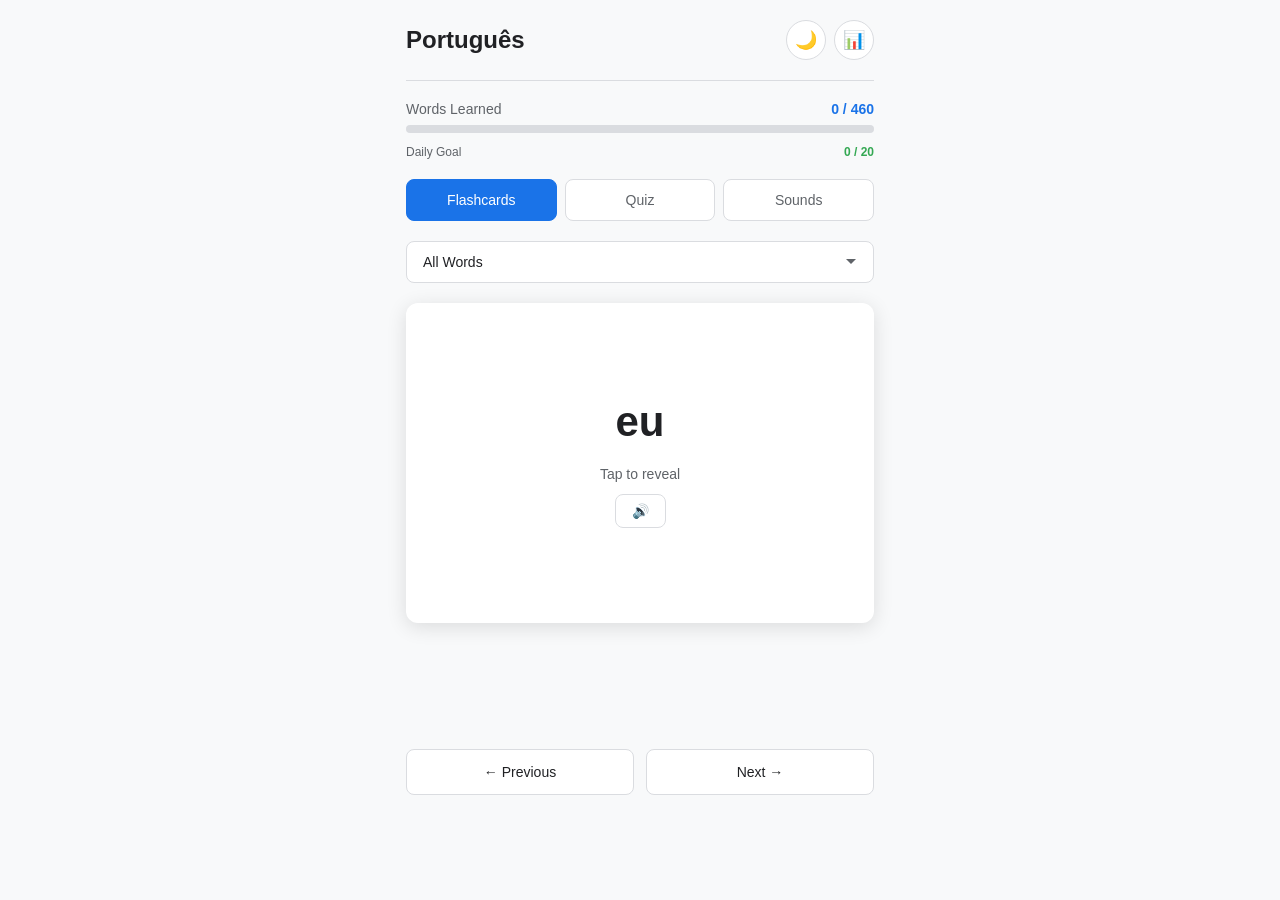
==== index.html @ 3b6c5ce5 "Restore Engineer CSS with Sounds tab styles, add CSS cache buster" ====
<!DOCTYPE html>
<html lang="en">
<head>
    <meta charset="UTF-8">
    <meta name="viewport" content="width=device-width, initial-scale=1.0, maximum-scale=1.0, user-scalable=no">
    <title>Portuguese Flashcards</title>
    <link rel="stylesheet" href="css/style.css?v=8">
    <meta name="theme-color" content="#1a73e8">
</head>
<body>
    <div id="app">
        <!-- Header -->
        <header class="header">
            <h1 class="header-title">Português</h1>
            <div class="header-actions">
                <button id="dark-toggle" class="icon-btn" title="Toggle dark mode">🌙</button>
                <button id="stats-btn" class="icon-btn" title="Statistics">📊</button>
            </div>
        </header>

        <!-- Progress Bar -->
        <div class="progress-section">
            <div class="progress-info">
                <span class="progress-label">Words Learned</span>
                <span class="progress-count" id="progress-count">0 / 460</span>
            </div>
            <div class="progress-bar">
                <div class="progress-fill" id="progress-fill"></div>
            </div>
            <div class="daily-goal">
                <span class="goal-label">Daily Goal</span>
                <span class="goal-count" id="goal-count">0 / 20</span>
            </div>
        </div>

        <!-- Mode Tabs -->
        <div class="mode-tabs">
            <button class="mode-tab active" data-mode="flashcard">Flashcards</button>
            <button class="mode-tab" data-mode="quiz">Quiz</button>
            <button class="mode-tab" data-mode="sounds">Sounds</button>
        </div>

        <!-- Filter Section -->
        <div class="filter-section">
            <select id="filter-select" class="filter-select">
                <option value="all">All Words (460)</option>
                <option value="function">Function Words (60)</option>
                <option value="verb">Verbs (150)</option>
                <option value="noun">Nouns (50)</option>
                <option value="adjective">Adjectives (100)</option>
                <option value="adverb">Adverbs (50)</option>
                <option value="pronoun">Pronouns (8)</option>
                <option value="article">Articles (8)</option>
                <option value="preposition">Prepositions (10)</option>
                <option value="conjunction">Conjunctions (9)</option>
            </select>
        </div>

        <!-- Flashcard Mode -->
        <div id="flashcard-mode" class="mode-content active">
            <div class="card-container">
                <div class="card" id="flashcard">
                    <div class="card-front">
                        <div class="card-word" id="card-word">carregar</div>
                        <div class="card-hint" id="card-hint">Tap to reveal</div>
                        <button class="speak-btn" id="speak-word" title="Hear pronunciation">🔊</button>
                    </div>
                    <div class="card-back">
                        <div class="card-answer" id="card-answer">to run</div>
                        <div class="card-type" id="card-type">verb</div>
                        <div class="card-example" id="card-example">
                            <p class="example-pt" id="example-pt">Eu corro no parque.</p>
                            <p class="example-en" id="example-en">I run in the park.</p>
                        </div>
                        <button class="speak-btn speak-example" id="speak-example" title="Hear example sentence">🔊 Example</button>
                    </div>
                </div>
            </div>

            <div class="card-actions" id="card-actions">
                <button class="rating-btn missed" data-rating="missed">
                    <span class="rating-icon">❌</span>
                    <span class="rating-label">Missed</span>
                </button>
                <button class="rating-btn almost" data-rating="almost">
                    <span class="rating-icon">🔶</span>
                    <span class="rating-label">Almost</span>
                </button>
                <button class="rating-btn gotit" data-rating="gotit">
                    <span class="rating-icon">✅</span>
                    <span class="rating-label">Got it</span>
                </button>
            </div>

            <div class="card-nav">
                <button class="nav-btn" id="prev-card">← Previous</button>
                <button class="nav-btn" id="next-card">Next →</button>
            </div>
        </div>

        <!-- Quiz Mode -->
        <div id="quiz-mode" class="mode-content">
            <div class="quiz-container">
                <div class="quiz-progress">
                    <span class="quiz-count" id="quiz-count">Question 1 of 10</span>
                    <span class="quiz-score" id="quiz-score">Score: 0%</span>
                </div>

                <div class="quiz-question">
                    <div class="question-word" id="question-word">casa</div>
                    <div class="question-hint" id="question-hint">Select the correct translation</div>
                </div>

                <div class="quiz-options" id="quiz-options">
                    <!-- Options generated dynamically -->
                </div>

                <div class="quiz-feedback" id="quiz-feedback">
                    <div class="feedback-icon" id="feedback-icon"></div>
                    <div class="feedback-text" id="feedback-text"></div>
                </div>

                <button class="quiz-next" id="quiz-next" style="display: none;">Next Question →</button>
            </div>
        </div>

        <!-- Sounds Mode -->
        <div id="sounds-mode" class="mode-content">
            <!-- Sound List View -->
            <div id="sound-list-view">
                <div class="sound-category" id="sound-category-nasal">
                    <h3 class="sound-category-title">Nasal Sounds</h3>
                    <div class="sound-grid" id="sound-grid-nasal"></div>
                </div>
                <div class="sound-category" id="sound-category-consonant">
                    <h3 class="sound-category-title">Consonants</h3>
                    <div class="sound-grid" id="sound-grid-consonant"></div>
                </div>
                <div class="sound-category" id="sound-category-vowel">
                    <h3 class="sound-category-title">Vowels</h3>
                    <div class="sound-grid" id="sound-grid-vowel"></div>
                </div>
            </div>

            <!-- Sound Detail View -->
            <div id="sound-detail-view" class="hidden">
                <div class="sound-detail-header">
                    <button class="back-btn" id="sound-back-btn">← Back</button>
                    <button class="speak-btn speak-sound" id="speak-sound">🔊 Hear Sound</button>
                </div>

                <div class="sound-detail-card">
                    <div class="sound-main">
                        <div class="sound-display" id="detail-sound">ão</div>
                        <div class="sound-title" id="detail-title">The Nasal ÃO</div>
                        <div class="sound-difficulty" id="detail-difficulty"></div>
                    </div>

                    <div class="sound-sections">
                        <div class="sound-section">
                            <h4 class="section-title">🔊 What It Sounds Like</h4>
                            <p class="section-content" id="detail-sounds-like"></p>
                        </div>

                        <div class="sound-section mouth-section">
                            <h4 class="section-title">👄 How To Make It</h4>
                            <p class="section-content mouth-content" id="detail-mouth"></p>
                        </div>

                        <div class="sound-section">
                            <h4 class="section-title">⚠️ Common Mistake</h4>
                            <p class="section-content mistake-content" id="detail-mistake"></p>
                        </div>

                        <div class="sound-section">
                            <h4 class="section-title">💡 Practice Tip</h4>
                            <p class="section-content tip-content" id="detail-tip"></p>
                        </div>

                        <div class="sound-section">
                            <h4 class="section-title">📚 Practice Words</h4>
                            <div class="practice-words" id="detail-examples"></div>
                        </div>
                    </div>
                </div>

                <div class="sound-navigation">
                    <button class="nav-btn" id="prev-sound">← Previous</button>
                    <button class="nav-btn" id="next-sound">Next →</button>
                </div>
            </div>
        </div>

        <!-- Stats Modal -->
        <div id="stats-modal" class="modal hidden">
            <div class="modal-overlay"></div>
            <div class="modal-content">
                <div class="modal-header">
                    <h2>Statistics</h2>
                    <button class="modal-close" id="stats-close">×</button>
                </div>
                <div class="modal-body">
                    <div class="stats-grid">
                        <div class="stat-card">
                            <div class="stat-value" id="stat-total">0</div>
                            <div class="stat-label">Total Words</div>
                        </div>
                        <div class="stat-card">
                            <div class="stat-value" id="stat-learned">0</div>
                            <div class="stat-label">Words Learned</div>
                        </div>
                        <div class="stat-card">
                            <div class="stat-value" id="stat-streak">0</div>
                            <div class="stat-label">Day Streak</div>
                        </div>
                        <div class="stat-card">
                            <div class="stat-value" id="stat-accuracy">0%</div>
                            <div class="stat-label">Accuracy</div>
                        </div>
                    </div>

                    <div class="stats-section">
                        <h3>By Word Type</h3>
                        <div id="stats-by-type">
                            <!-- Generated dynamically -->
                        </div>
                    </div>

                    <div class="stats-section">
                        <h3>Review Queue</h3>
                        <div class="review-queue">
                            <div class="queue-item">
                                <span>Due today</span>
                                <span class="queue-count" id="queue-due">0</span>
                            </div>
                            <div class="queue-item">
                                <span>Learning</span>
                                <span class="queue-count" id="queue-learning">0</span>
                            </div>
                            <div class="queue-item">
                                <span>Mastered</span>
                                <span class="queue-count" id="queue-mastered">0</span>
                            </div>
                        </div>
                    </div>

                    <button class="reset-btn" id="reset-progress">Reset All Progress</button>
                </div>
            </div>
        </div>

        <!-- Reset Confirmation Modal -->
        <div id="reset-modal" class="modal hidden">
            <div class="modal-overlay"></div>
            <div class="modal-content modal-sm">
                <div class="modal-header">
                    <h2>Reset Progress?</h2>
                    <button class="modal-close" id="reset-close">×</button>
                </div>
                <div class="modal-body">
                    <p>This will delete all your progress, statistics, and spaced repetition data. This cannot be undone.</p>
                    <div class="reset-actions">
                        <button class="cancel-btn" id="reset-cancel">Cancel</button>
                        <button class="confirm-btn" id="reset-confirm">Reset Everything</button>
                    </div>
                </div>
            </div>
        </div>
    </div>

    <script src="js/data.js?v=7"></script>
    <script src="js/sm2.js?v=7"></script>
    <script src="js/speech.js?v=8"></script>
    <script src="js/sounds-data.js?v=7"></script>
    <script src="js/app.js?v=7"></script>
</body>
</html>
---- css/style.css ----
/* Portuguese Flashcards - Minimal, Modern Design */

:root {
    --primary: #1a73e8;
    --primary-dark: #1557b0;
    --success: #34a853;
    --warning: #fbbc04;
    --danger: #ea4335;
    --bg: #ffffff;
    --bg-secondary: #f8f9fa;
    --text: #202124;
    --text-secondary: #5f6368;
    --border: #dadce0;
    --shadow: 0 2px 8px rgba(0,0,0,0.08);
    --shadow-lg: 0 4px 20px rgba(0,0,0,0.12);
    --radius: 12px;
    --radius-sm: 8px;
}

[data-theme="dark"] {
    --bg: #1a1a2e;
    --bg-secondary: #16213e;
    --text: #e8e8e8;
    --text-secondary: #a0a0a0;
    --border: #2a2a4a;
    --shadow: 0 2px 8px rgba(0,0,0,0.3);
    --shadow-lg: 0 4px 20px rgba(0,0,0,0.4);
}

* {
    margin: 0;
    padding: 0;
    box-sizing: border-box;
}

body {
    font-family: -apple-system, BlinkMacSystemFont, 'Segoe UI', Roboto, Oxygen, Ubuntu, sans-serif;
    background: var(--bg-secondary);
    color: var(--text);
    min-height: 100vh;
    -webkit-tap-highlight-color: transparent;
}

#app {
    max-width: 500px;
    margin: 0 auto;
    padding: 0 16px 80px;
}

/* Header */
.header {
    display: flex;
    justify-content: space-between;
    align-items: center;
    padding: 20px 0;
    border-bottom: 1px solid var(--border);
}

.header-title {
    font-size: 24px;
    font-weight: 600;
    color: var(--text);
}

.header-actions {
    display: flex;
    gap: 8px;
}

.icon-btn {
    width: 40px;
    height: 40px;
    border-radius: 50%;
    border: 1px solid var(--border);
    background: var(--bg);
    color: var(--text);
    font-size: 18px;
    cursor: pointer;
    display: flex;
    align-items: center;
    justify-content: center;
    transition: all 0.2s;
}

.icon-btn:hover {
    background: var(--bg-secondary);
    border-color: var(--primary);
}

/* Progress Section */
.progress-section {
    padding: 20px 0;
}

.progress-info {
    display: flex;
    justify-content: space-between;
    margin-bottom: 8px;
    font-size: 14px;
}

.progress-label {
    color: var(--text-secondary);
}

.progress-count {
    font-weight: 600;
    color: var(--primary);
}

.progress-bar {
    height: 8px;
    background: var(--border);
    border-radius: 4px;
    overflow: hidden;
    margin-bottom: 12px;
}

.progress-fill {
    height: 100%;
    background: linear-gradient(90deg, var(--primary), #4285f4);
    border-radius: 4px;
    transition: width 0.3s ease;
    width: 0%;
}

.daily-goal {
    display: flex;
    justify-content: space-between;
    font-size: 12px;
    color: var(--text-secondary);
}

.goal-count {
    font-weight: 600;
    color: var(--success);
}

/* Mode Tabs */
.mode-tabs {
    display: flex;
    gap: 8px;
    margin-bottom: 20px;
}

.mode-tab {
    flex: 1;
    padding: 12px 16px;
    border: 1px solid var(--border);
    background: var(--bg);
    color: var(--text-secondary);
    border-radius: var(--radius-sm);
    font-size: 14px;
    font-weight: 500;
    cursor: pointer;
    transition: all 0.2s;
}

.mode-tab.active {
    background: var(--primary);
    color: white;
    border-color: var(--primary);
}

.mode-tab:hover:not(.active) {
    background: var(--bg-secondary);
}

/* Filter Section */
.filter-section {
    margin-bottom: 20px;
}

.filter-select {
    width: 100%;
    padding: 12px 16px;
    border: 1px solid var(--border);
    background: var(--bg);
    color: var(--text);
    border-radius: var(--radius-sm);
    font-size: 14px;
    cursor: pointer;
    appearance: none;
    background-image: url("data:image/svg+xml,%3Csvg xmlns='http://www.w3.org/2000/svg' width='12' height='12' viewBox='0 0 12 12'%3E%3Cpath fill='%235f6368' d='M6 8L1 3h10z'/%3E%3C/svg%3E");
    background-repeat: no-repeat;
    background-position: right 16px center;
}

.filter-select:focus {
    outline: none;
    border-color: var(--primary);
}

/* Mode Content */
.mode-content {
    display: none;
}

.mode-content.active {
    display: block;
}

/* Card Container */
.card-container {
    perspective: 1000px;
    margin-bottom: 20px;
}

.card {
    background: var(--bg);
    border-radius: var(--radius);
    box-shadow: var(--shadow-lg);
    min-height: 320px;
    position: relative;
    cursor: pointer;
    transition: transform 0.6s;
    transform-style: preserve-3d;
}

.card.flipped {
    transform: rotateY(180deg);
}

.card-front, .card-back {
    position: absolute;
    inset: 0;
    backface-visibility: hidden;
    padding: 32px 24px;
    display: flex;
    flex-direction: column;
    align-items: center;
    justify-content: center;
}

.card-back {
    transform: rotateY(180deg);
}

.card-word {
    font-size: 42px;
    font-weight: 600;
    color: var(--text);
    text-align: center;
    margin-bottom: 12px;
}

.card-hint {
    font-size: 14px;
    color: var(--text-secondary);
    margin-top: 8px;
}

.card-answer {
    font-size: 28px;
    font-weight: 500;
    color: var(--text);
    text-align: center;
    margin-bottom: 8px;
}

.card-type {
    font-size: 12px;
    text-transform: uppercase;
    letter-spacing: 1px;
    color: var(--text-secondary);
    background: var(--bg-secondary);
    padding: 4px 12px;
    border-radius: 12px;
    margin-bottom: 20px;
}

.card-example {
    text-align: center;
    padding: 16px;
    background: var(--bg-secondary);
    border-radius: var(--radius-sm);
    width: 100%;
    margin-bottom: 16px;
}

.example-pt {
    font-size: 16px;
    color: var(--text);
    margin-bottom: 8px;
    font-style: italic;
}

.example-en {
    font-size: 14px;
    color: var(--text-secondary);
}

.speak-btn {
    margin-top: 12px;
    padding: 8px 16px;
    border: 1px solid var(--border);
    background: var(--bg);
    color: var(--text);
    border-radius: var(--radius-sm);
    font-size: 14px;
    cursor: pointer;
    display: flex;
    align-items: center;
    gap: 6px;
    transition: all 0.2s;
}

.speak-btn:hover {
    background: var(--bg-secondary);
    border-color: var(--primary);
}

.speak-example {
    margin-top: 0;
}

/* Card Actions */
.card-actions {
    display: grid;
    grid-template-columns: repeat(3, 1fr);
    gap: 12px;
    margin-bottom: 20px;
}

.rating-btn {
    padding: 16px 12px;
    border: 2px solid var(--border);
    background: var(--bg);
    border-radius: var(--radius);
    cursor: pointer;
    display: flex;
    flex-direction: column;
    align-items: center;
    gap: 6px;
    transition: all 0.2s;
    font-size: 14px;
    color: var(--text-secondary);
}

.rating-btn:hover {
    transform: translateY(-2px);
    box-shadow: var(--shadow);
}

.rating-btn.missed:hover {
    border-color: var(--danger);
    background: rgba(234, 67, 53, 0.08);
    color: var(--danger);
}

.rating-btn.almost:hover {
    border-color: var(--warning);
    background: rgba(251, 188, 4, 0.08);
    color: var(--warning);
}

.rating-btn.gotit:hover {
    border-color: var(--success);
    background: rgba(52, 168, 83, 0.08);
    color: var(--success);
}

.rating-icon {
    font-size: 24px;
}

.rating-label {
    font-weight: 500;
}

/* Card Nav */
.card-nav {
    display: flex;
    justify-content: space-between;
    gap: 12px;
}

.nav-btn {
    flex: 1;
    padding: 14px 20px;
    border: 1px solid var(--border);
    background: var(--bg);
    color: var(--text);
    border-radius: var(--radius-sm);
    font-size: 14px;
    font-weight: 500;
    cursor: pointer;
    transition: all 0.2s;
}

.nav-btn:hover {
    background: var(--bg-secondary);
    border-color: var(--primary);
}

/* Quiz Mode */
.quiz-container {
    background: var(--bg);
    border-radius: var(--radius);
    box-shadow: var(--shadow);
    padding: 24px;
}

.quiz-progress {
    display: flex;
    justify-content: space-between;
    margin-bottom: 24px;
    font-size: 14px;
    color: var(--text-secondary);
}

.quiz-score {
    font-weight: 600;
    color: var(--primary);
}

.quiz-question {
    text-align: center;
    margin-bottom: 24px;
}

.question-word {
    font-size: 36px;
    font-weight: 600;
    color: var(--text);
    margin-bottom: 8px;
}

.question-hint {
    font-size: 14px;
    color: var(--text-secondary);
}

.quiz-options {
    display: flex;
    flex-direction: column;
    gap: 10px;
    margin-bottom: 20px;
}

.quiz-option {
    padding: 16px 20px;
    border: 2px solid var(--border);
    background: var(--bg);
    border-radius: var(--radius-sm);
    font-size: 16px;
    color: var(--text);
    cursor: pointer;
    transition: all 0.2s;
    text-align: center;
}

.quiz-option:hover {
    border-color: var(--primary);
    background: var(--bg-secondary);
}

.quiz-option.selected {
    border-color: var(--primary);
    background: rgba(26, 115, 232, 0.08);
}

.quiz-option.correct {
    border-color: var(--success);
    background: rgba(52, 168, 83, 0.08);
    color: var(--success);
}

.quiz-option.incorrect {
    border-color: var(--danger);
    background: rgba(234, 67, 53, 0.08);
    color: var(--danger);
}

.quiz-feedback {
    text-align: center;
    padding: 16px;
    border-radius: var(--radius-sm);
    margin-bottom: 16px;
    display: none;
}

.quiz-feedback.show {
    display: block;
}

.quiz-feedback.correct {
    background: rgba(52, 168, 83, 0.08);
    color: var(--success);
}

.quiz-feedback.incorrect {
    background: rgba(234, 67, 53, 0.08);
    color: var(--danger);
}

.feedback-icon {
    font-size: 32px;
    margin-bottom: 8px;
}

.feedback-text {
    font-size: 14px;
}

.quiz-next {
    width: 100%;
    padding: 16px;
    border: none;
    background: var(--primary);
    color: white;
    border-radius: var(--radius-sm);
    font-size: 16px;
    font-weight: 500;
    cursor: pointer;
    transition: all 0.2s;
}

.quiz-next:hover {
    background: var(--primary-dark);
}

/* Modal */
.modal {
    position: fixed;
    inset: 0;
    z-index: 1000;
    display: flex;
    align-items: center;
    justify-content: center;
    padding: 20px;
}

.modal.hidden {
    display: none;
}

.modal-overlay {
    position: absolute;
    inset: 0;
    background: rgba(0, 0, 0, 0.5);
}

.modal-content {
    position: relative;
    background: var(--bg);
    border-radius: var(--radius);
    box-shadow: var(--shadow-lg);
    width: 100%;
    max-width: 420px;
    max-height: 80vh;
    overflow-y: auto;
}

.modal-sm {
    max-width: 340px;
}

.modal-header {
    display: flex;
    justify-content: space-between;
    align-items: center;
    padding: 20px 24px;
    border-bottom: 1px solid var(--border);
}

.modal-header h2 {
    font-size: 20px;
    font-weight: 600;
    color: var(--text);
}

.modal-close {
    width: 32px;
    height: 32px;
    border: none;
    background: transparent;
    color: var(--text-secondary);
    font-size: 24px;
    cursor: pointer;
    border-radius: 50%;
    display: flex;
    align-items: center;
    justify-content: center;
    transition: all 0.2s;
}

.modal-close:hover {
    background: var(--bg-secondary);
    color: var(--text);
}

.modal-body {
    padding: 24px;
}

/* Stats Grid */
.stats-grid {
    display: grid;
    grid-template-columns: repeat(2, 1fr);
    gap: 12px;
    margin-bottom: 24px;
}

.stat-card {
    background: var(--bg-secondary);
    padding: 16px;
    border-radius: var(--radius-sm);
    text-align: center;
}

.stat-value {
    font-size: 28px;
    font-weight: 600;
    color: var(--primary);
    margin-bottom: 4px;
}

.stat-label {
    font-size: 12px;
    color: var(--text-secondary);
    text-transform: uppercase;
    letter-spacing: 0.5px;
}

.stats-section {
    margin-bottom: 24px;
}

.stats-section h3 {
    font-size: 14px;
    font-weight: 600;
    color: var(--text);
    margin-bottom: 12px;
    text-transform: uppercase;
    letter-spacing: 0.5px;
}

#stats-by-type {
    display: flex;
    flex-direction: column;
    gap: 8px;
}

.stat-type-row {
    display: flex;
    justify-content: space-between;
    padding: 8px 12px;
    background: var(--bg-secondary);
    border-radius: var(--radius-sm);
    font-size: 14px;
}

.stat-type-label {
    color: var(--text-secondary);
    text-transform: capitalize;
}

.stat-type-value {
    font-weight: 600;
    color: var(--text);
}

.review-queue {
    display: flex;
    flex-direction: column;
    gap: 8px;
}

.queue-item {
    display: flex;
    justify-content: space-between;
    padding: 12px 16px;
    background: var(--bg-secondary);
    border-radius: var(--radius-sm);
    font-size: 14px;
}

.queue-count {
    font-weight: 600;
    color: var(--primary);
}

.reset-btn {
    width: 100%;
    padding: 14px;
    border: 1px solid var(--danger);
    background: transparent;
    color: var(--danger);
    border-radius: var(--radius-sm);
    font-size: 14px;
    font-weight: 500;
    cursor: pointer;
    transition: all 0.2s;
}

.reset-btn:hover {
    background: rgba(234, 67, 53, 0.08);
}

.reset-actions {
    display: flex;
    gap: 12px;
    margin-top: 20px;
}

.cancel-btn, .confirm-btn {
    flex: 1;
    padding: 14px;
    border: none;
    border-radius: var(--radius-sm);
    font-size: 14px;
    font-weight: 500;
    cursor: pointer;
    transition: all 0.2s;
}

.cancel-btn {
    background: var(--bg-secondary);
    color: var(--text);
}

.cancel-btn:hover {
    background: var(--border);
}

.confirm-btn {
    background: var(--danger);
    color: white;
}

.confirm-btn:hover {
    background: #c5221f;
}

/* Sounds Mode */
.sound-category {
    margin-bottom: 24px;
}

.sound-category-title {
    font-size: 14px;
    font-weight: 600;
    color: var(--text-secondary);
    text-transform: uppercase;
    letter-spacing: 0.5px;
    margin-bottom: 12px;
    padding-bottom: 8px;
    border-bottom: 1px solid var(--border);
}

.sound-grid {
    display: grid;
    grid-template-columns: repeat(auto-fill, minmax(140px, 1fr));
    gap: 12px;
}

.sound-card {
    background: var(--bg);
    border: 1px solid var(--border);
    border-radius: var(--radius-sm);
    padding: 16px;
    cursor: pointer;
    transition: all 0.2s;
    text-align: center;
}

.sound-card:hover {
    border-color: var(--primary);
    background: var(--bg-secondary);
    transform: translateY(-2px);
    box-shadow: var(--shadow);
}

.sound-card-sound {
    font-size: 28px;
    font-weight: 600;
    color: var(--text);
    margin-bottom: 8px;
}

.sound-card-title {
    font-size: 12px;
    color: var(--text-secondary);
    margin-bottom: 8px;
    line-height: 1.4;
}

.sound-difficulty-dots {
    display: flex;
    justify-content: center;
    gap: 2px;
}

.difficulty-dot {
    width: 6px;
    height: 6px;
    border-radius: 50%;
    background: var(--border);
}

.difficulty-dot.filled {
    background: var(--primary);
}

.difficulty-dot.filled.hard {
    background: var(--danger);
}

/* Sound Detail View */
#sound-detail-view {
    padding: 0 8px;
}

.sound-detail-header {
    display: flex;
    justify-content: space-between;
    align-items: center;
    margin-bottom: 20px;
}

.back-btn {
    padding: 8px 16px;
    border: 1px solid var(--border);
    background: var(--bg);
    color: var(--text);
    border-radius: var(--radius-sm);
    font-size: 14px;
    cursor: pointer;
    transition: all 0.2s;
}

.back-btn:hover {
    background: var(--bg-secondary);
    border-color: var(--primary);
}

.sound-detail-card {
    background: var(--bg);
    border-radius: var(--radius);
    box-shadow: var(--shadow-lg);
    padding: 24px;
    margin-bottom: 20px;
}

.sound-main {
    text-align: center;
    padding-bottom: 20px;
    border-bottom: 1px solid var(--border);
    margin-bottom: 20px;
}

.sound-display {
    font-size: 56px;
    font-weight: 600;
    color: var(--primary);
    margin-bottom: 8px;
}

.sound-title {
    font-size: 20px;
    font-weight: 500;
    color: var(--text);
    margin-bottom: 12px;
}

.sound-difficulty {
    display: inline-flex;
    align-items: center;
    gap: 6px;
    padding: 6px 12px;
    background: var(--bg-secondary);
    border-radius: 12px;
    font-size: 12px;
    color: var(--text-secondary);
}

.sound-sections {
    display: flex;
    flex-direction: column;
    gap: 20px;
}

.sound-section {
    padding: 16px;
    background: var(--bg-secondary);
    border-radius: var(--radius-sm);
}

.section-title {
    font-size: 13px;
    font-weight: 600;
    color: var(--text);
    margin-bottom: 10px;
    text-transform: uppercase;
    letter-spacing: 0.5px;
}

.section-content {
    font-size: 14px;
    line-height: 1.6;
    color: var(--text-secondary);
}

.mouth-section {
    background: rgba(26, 115, 232, 0.08);
    border: 1px solid rgba(26, 115, 232, 0.2);
}

.mouth-content {
    color: var(--text);
    line-height: 1.7;
}

.mistake-content {
    color: var(--danger);
}

.tip-content {
    color: var(--success);
}

.practice-words {
    display: flex;
    flex-direction: column;
    gap: 8px;
}

.practice-word-item {
    display: flex;
    justify-content: space-between;
    align-items: center;
    padding: 10px 12px;
    background: var(--bg);
    border-radius: var(--radius-sm);
    border: 1px solid var(--border);
}

.practice-word-pt {
    font-size: 16px;
    font-weight: 500;
    color: var(--text);
}

.practice-word-en {
    font-size: 13px;
    color: var(--text-secondary);
}

.practice-word-speak {
    padding: 6px 10px;
    font-size: 13px;
}

.sound-navigation {
    display: flex;
    justify-content: space-between;
    gap: 12px;
    margin-top: 20px;
}

/* Responsive */
@media (max-width: 400px) {
    .card-word {
        font-size: 32px;
    }
    
    .card-answer {
        font-size: 22px;
    }
    
    .rating-btn {
        padding: 12px 8px;
    }
    
    .rating-icon {
        font-size: 20px;
    }
    
    .rating-label {
        font-size: 12px;
    }
}
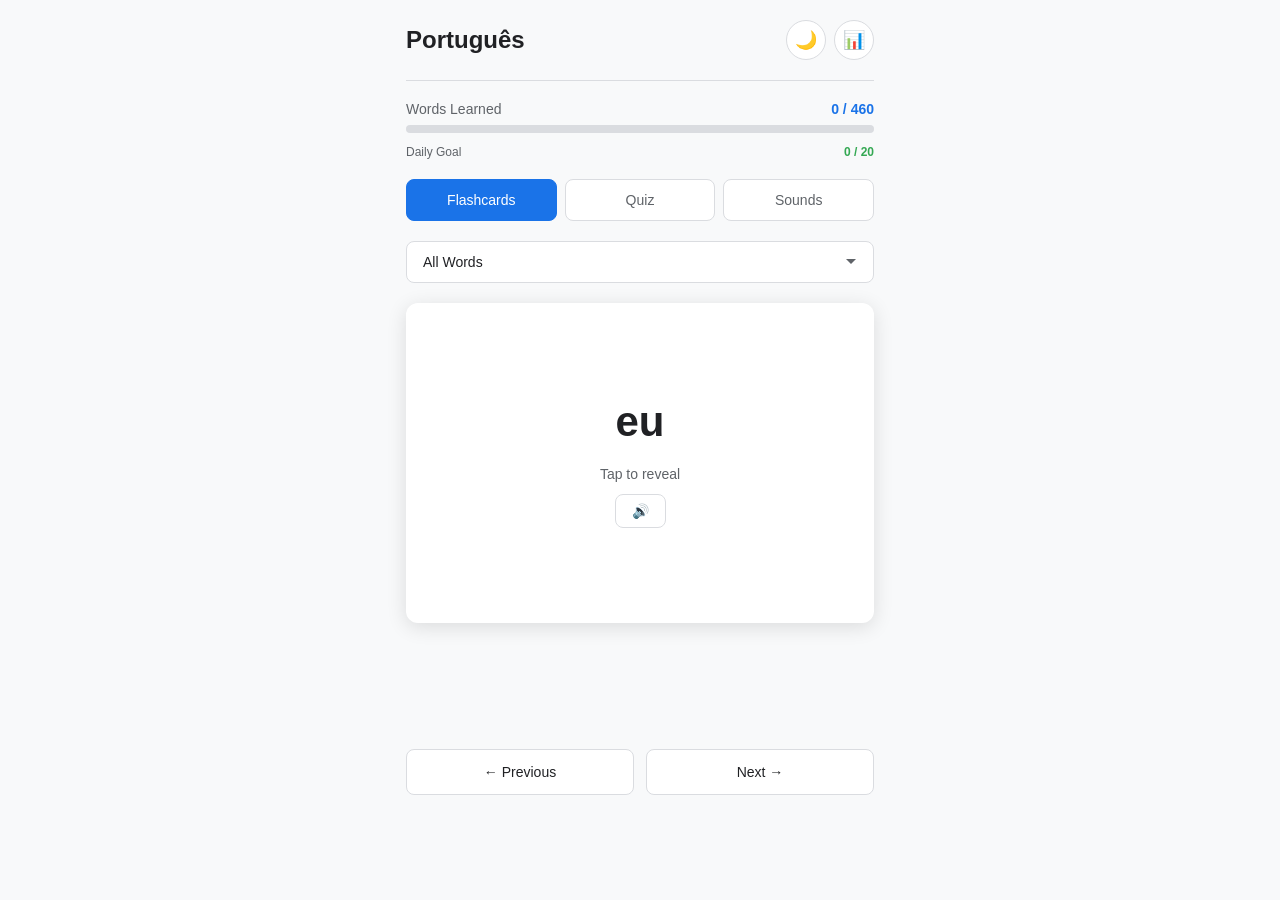
==== commit 412cfe40: "Slow speech rate to 0.65" ====
--- a/index.html
+++ b/index.html
@@ -4,7 +4,7 @@
     <meta charset="UTF-8">
     <meta name="viewport" content="width=device-width, initial-scale=1.0, maximum-scale=1.0, user-scalable=no">
     <title>Portuguese Flashcards</title>
-    <link rel="stylesheet" href="css/style.css?v=8">
+    <link rel="stylesheet" href="css/style.css?v=20260308">
     <meta name="theme-color" content="#1a73e8">
 </head>
 <body>
@@ -268,10 +268,10 @@
         </div>
     </div>
 
-    <script src="js/data.js?v=7"></script>
-    <script src="js/sm2.js?v=7"></script>
-    <script src="js/speech.js?v=8"></script>
-    <script src="js/sounds-data.js?v=7"></script>
-    <script src="js/app.js?v=7"></script>
+    <script src="js/data.js?v=20260308"></script>
+    <script src="js/sm2.js?v=20260308"></script>
+    <script src="js/speech.js?v=20260308d"></script>
+    <script src="js/sounds-data.js?v=20260308"></script>
+    <script src="js/app.js?v=20260308"></script>
 </body>
 </html>
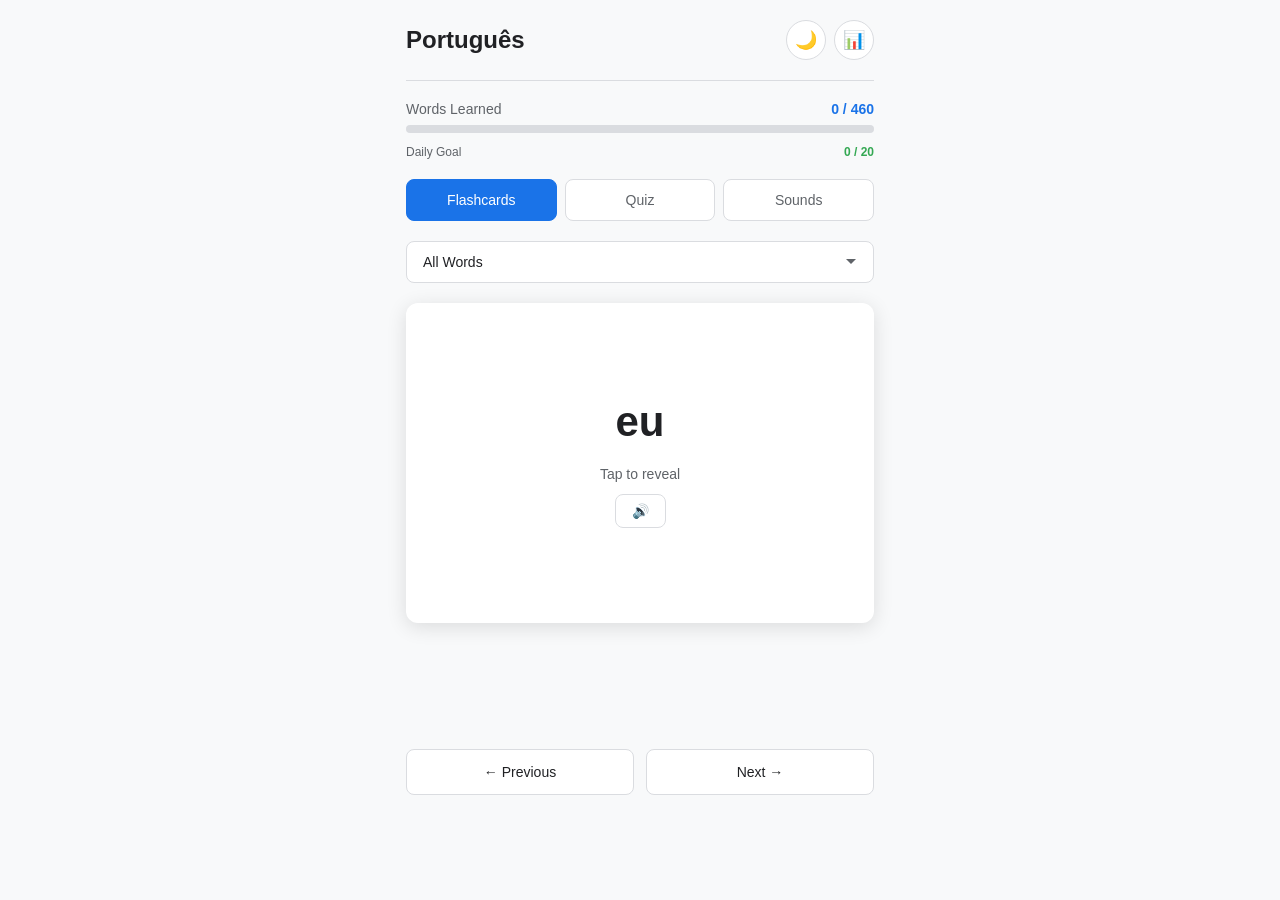
==== commit a22245c7: "Slow speech rate to 0.55" ====
--- a/index.html
+++ b/index.html
@@ -270,7 +270,7 @@
 
     <script src="js/data.js?v=20260308"></script>
     <script src="js/sm2.js?v=20260308"></script>
-    <script src="js/speech.js?v=20260308d"></script>
+    <script src="js/speech.js?v=20260308e"></script>
     <script src="js/sounds-data.js?v=20260308"></script>
     <script src="js/app.js?v=20260308"></script>
 </body>
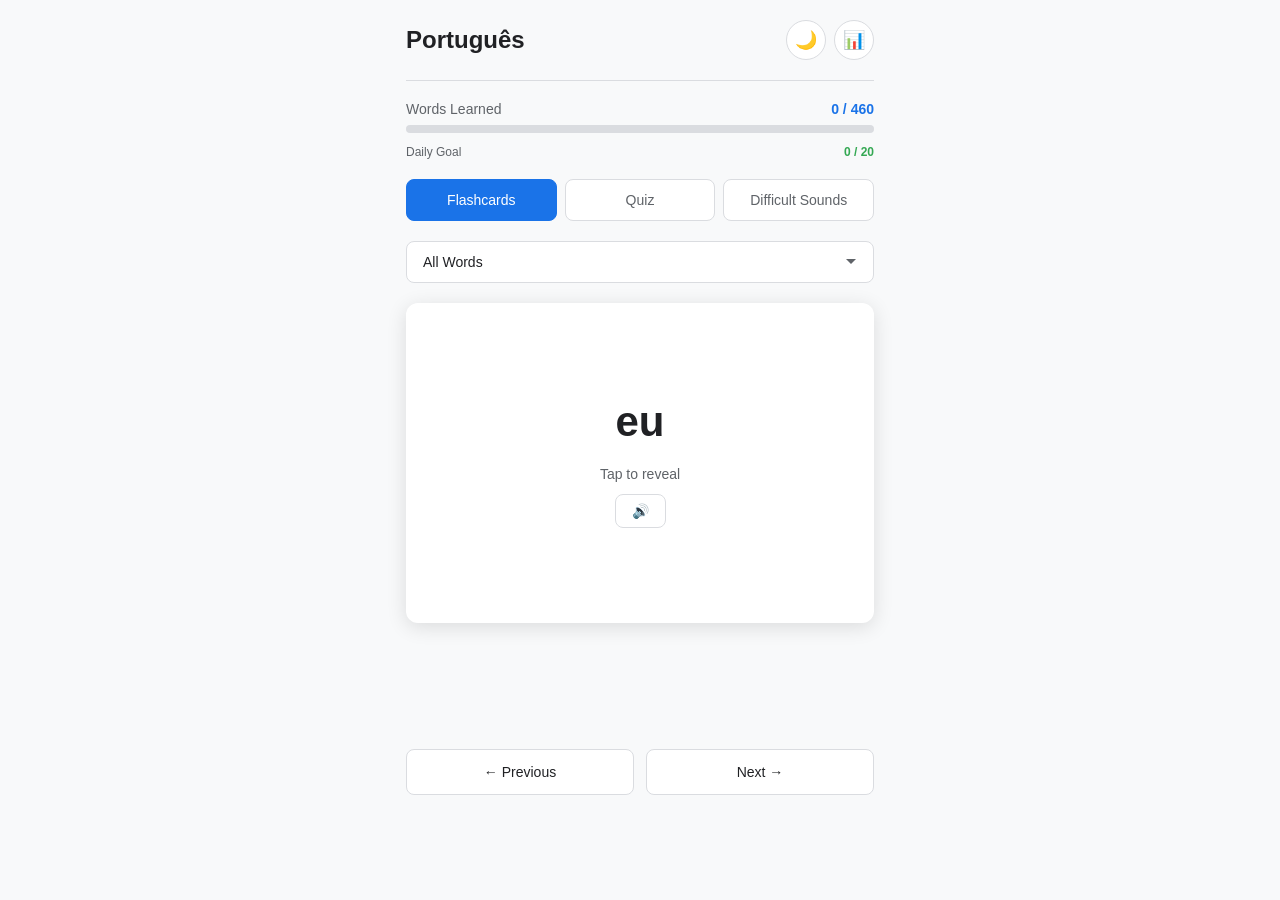
==== commit 5487cb14: "Rename Sounds tab to Difficult Sounds" ====
--- a/index.html
+++ b/index.html
@@ -37,7 +37,7 @@
         <div class="mode-tabs">
             <button class="mode-tab active" data-mode="flashcard">Flashcards</button>
             <button class="mode-tab" data-mode="quiz">Quiz</button>
-            <button class="mode-tab" data-mode="sounds">Sounds</button>
+            <button class="mode-tab" data-mode="sounds">Difficult Sounds</button>
         </div>
 
         <!-- Filter Section -->
@@ -272,6 +272,6 @@
     <script src="js/sm2.js?v=20260308"></script>
     <script src="js/speech.js?v=20260308e"></script>
     <script src="js/sounds-data.js?v=20260308"></script>
-    <script src="js/app.js?v=20260308"></script>
+    <script src="js/app.js?v=20260308b"></script>
 </body>
 </html>
